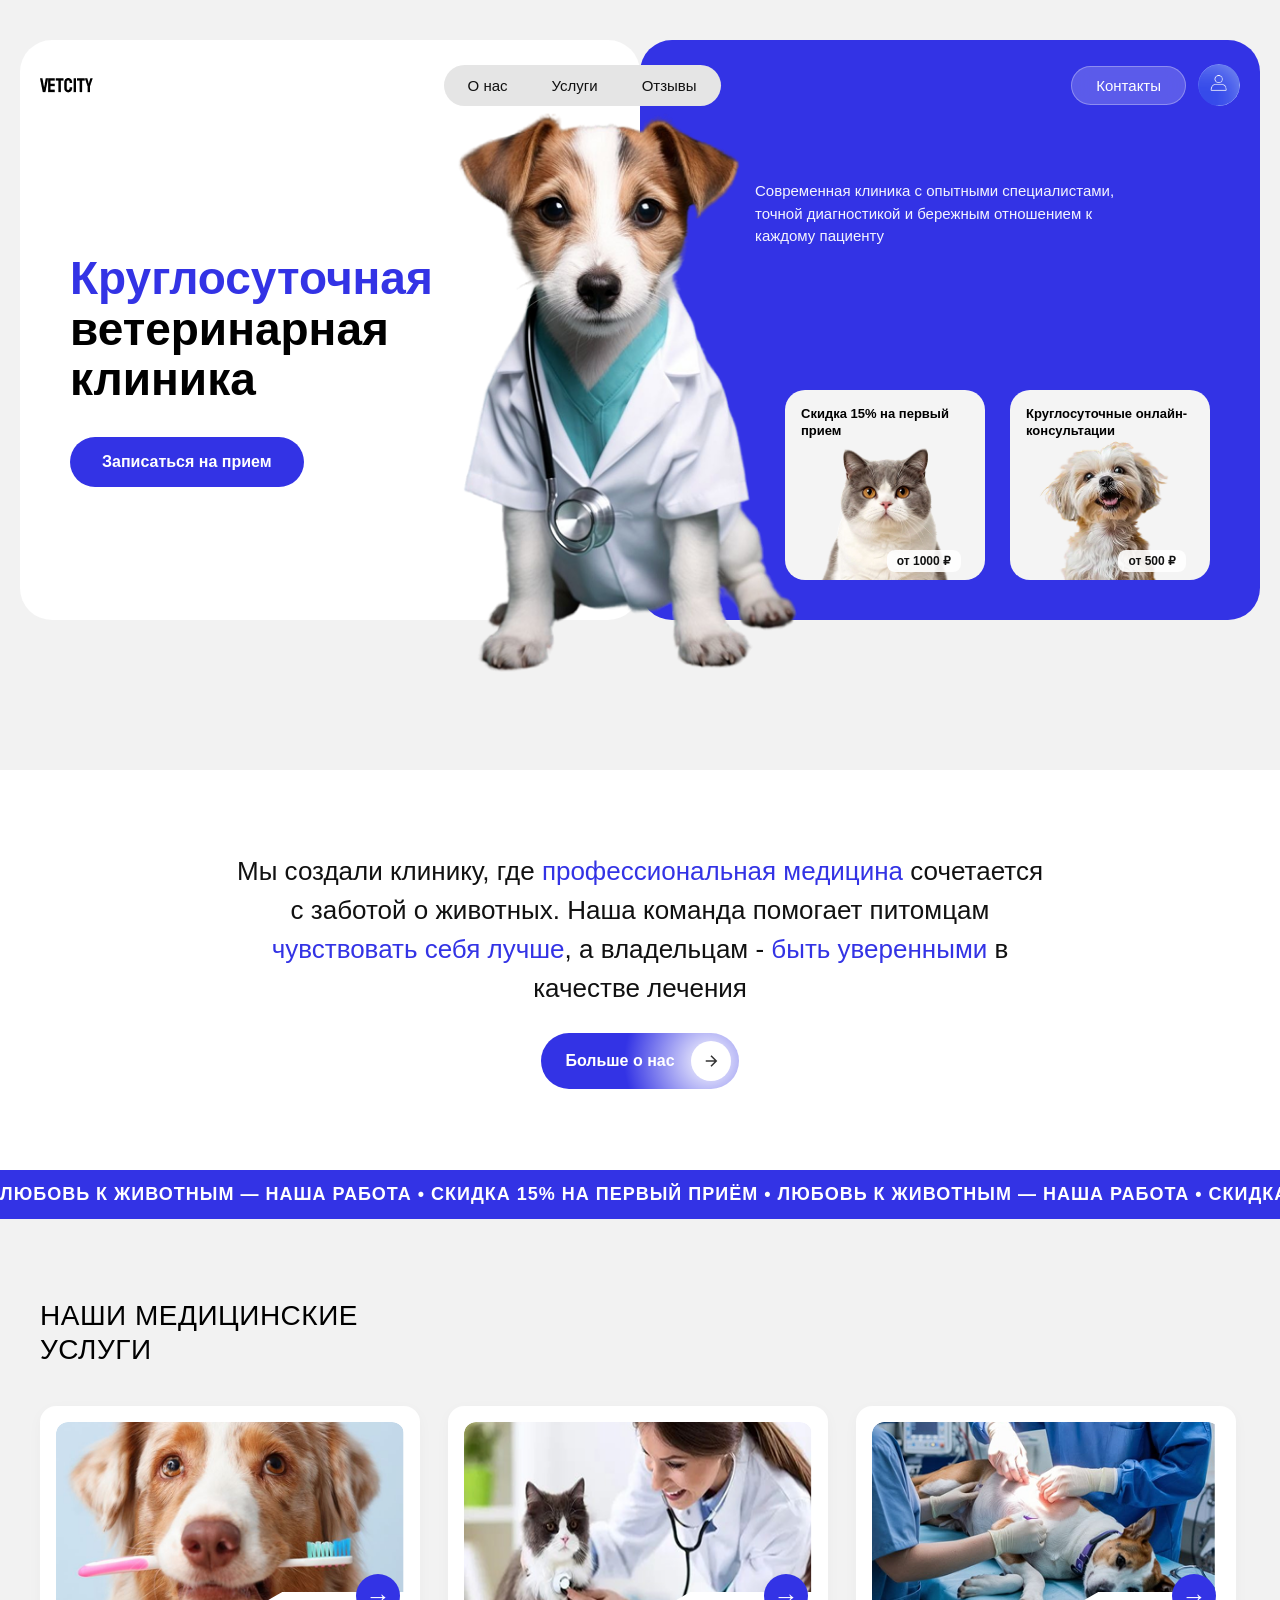
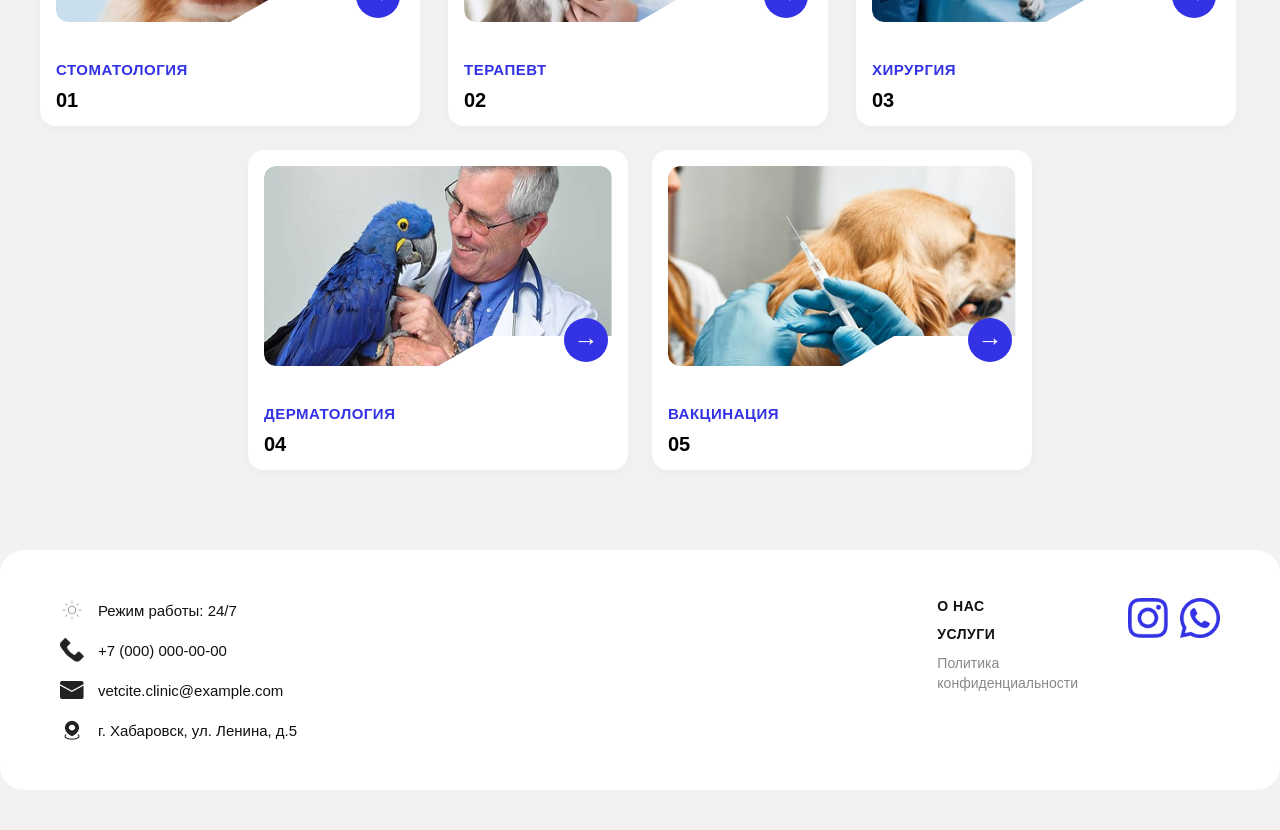
==== index.html @ 94594319 "rename" ====
<!DOCTYPE html>
<html lang="ru">
<head>
  <meta charset="UTF-8">
  <meta name="viewport" content="width=device-width, initial-scale=1.0">
  <title>Ветеринарная клиника</title>
  <link rel="stylesheet" href="styledogs.css">
</head>
<body>
  <div class="hero-container" id="main">
    <header class="header">
      <div class="logo">
        <img src="imgs/logo.png" alt="vetclin" class="logo-png">
      </div>

      <nav class="nav-links">
        <a href="#about">О нас</a>
        <a href="#services">Услуги</a>
        <a href="#reviews">Отзывы</a>
      </nav> 

      <div class="nav-btn">
        <button class="contacts">Контакты</button>
        <img src="imgs/home.png" alt="homeback" class="btn-homeback">
      </div>
    </header>
    <main>
      <section class="hero-content">
        <div class="left-col">
          <h1 class="main-title">
            <span class="highlight">Круглосуточная</span><br>
            ветеринарная<br>
            клиника
          </h1>
          <button class="button-primary">Записаться на прием</button>
        </div>

        <div class="right-col">
          <p class="description">
            Современная клиника с опытными специалистами, точной диагностикой и бережным отношением к каждому пациенту
          </p>

          <div class="cards-grid">
            <div class="card">
              <p class="card-title">Скидка 15% на первый прием</p>
              <div class="card-image-wrap">
                <img src="imgs/cat.png" alt="Кот">
                <span class="price-badge">от 1000 ₽</span>
              </div>
            </div>

            <div class="card">
              <p class="card-title">Круглосуточные онлайн-консультации</p>
              <div class="card-image-wrap">
                <img src="imgs/dof.png" alt="Собака">
                <span class="price-badge">от 500 ₽</span>
              </div>
            </div>
          </div>
        </div>

        <div class="hero-dog-wrapper">
          <img src="imgs/bigdog.png" alt="Большая собака" class="hero-bigdog-png">
        </div>
      </section>
      <section class="about-us" id="about">
        <div class="containerabout">
          <h2 class="we-create">
            Мы создали клинику, где <span class="highlight">профессиональная медицина</span> сочетается <br>
            с заботой о животных. Наша команда помогает питомцам <br>
            <span class="highlight">чувствовать себя лучше</span>, а владельцам - <span class="highlight">быть уверенными</span> в <br>
            качестве лечения
          </h2>
        </div>
        <button class="btn-more">
          <span>Больше о нас</span>
          <div class="arrow-circle">
            <svg width="18" height="18" viewBox="0 0 24 24" fill="none" stroke="currentColor" stroke-width="2">
              <path d="M5 12h14M12 5l7 7-7 7"/>
          </svg>  
        </div>
      </button>
      </section>
      <div class="wrapper">
        <div class="track">
          <div class="text">
            Любовь к животным — наша работа • Скидка 15% на первый приём &bull; Любовь к животным — наша работа • Скидка 15% на первый приём &bull; Любовь к животным — наша работа • Скидка 15% на первый приём &bull;
          </div>
          <div class="text">
            Любовь к животным — наша работа • Скидка 15% на первый приём • &bull; Любовь к животным — наша работа • Скидка 15% на первый приём • &bull; Любовь к животным — наша работа • Скидка 15% на первый приём • &bull;
          </div>
        </div>
      </div>
      <section class="services-section" id="services">
        <div class="services-container">
          <h2 class="services-main-title">
            НАШИ МЕДИЦИНСКИЕ<br>УСЛУГИ
          </h2>
          <div class="services-grid">
            <div class="services-row-top">
              <div class="service-card">
                <div class="card-img-wrap">
                  <img src="imgs/cards/1.png" alt="стоматология">
                  <button class="card-arrow-btn">→</button>
                </div>
                <div class="card-body">
                  <span class="services-name">СТОМАТОЛОГИЯ</span>
                  <span class="services-num">01</span>
                </div>
              </div>
              
              <div class="service-card">
                <div class="card-img-wrap">
                  <img src="imgs/cards/2.png" alt="ТЕРАПЕВТ">
                  <button class="card-arrow-btn">→</button>
                </div>
                <div class="card-body">
                  <span class="services-name">ТЕРАПЕВТ</span>
                  <span class="services-num">02</span>
                </div>
              </div>

              <div class="service-card">
                <div class="card-img-wrap">
                  <img src="imgs/cards/3.png" alt="хирургия">
                  <button class="card-arrow-btn">→</button>
                </div>
                <div class="card-body">
                  <span class="services-name">ХИРУРГИЯ</span>
                  <span class="services-num">03</span>
                </div>
              </div>
            </div>
            <div class="services-row-bottom">
              <div class="service-card">
                <div class="card-img-wrap">
                  <img src="imgs/cards/4.png" alt="дерматология">
                  <button class="card-arrow-btn">→</button>
                </div>
                <div class="card-body">
                  <span class="services-name">ДЕРМАТОЛОГИЯ</span>
                  <span class="services-num">04</span>
                </div>
              </div>
        
              <div class="service-card">
                <div class="card-img-wrap">
                  <img src="imgs/cards/5.png" alt="вакцинация">
                  <button class="card-arrow-btn">→</button>
                </div>
                <div class="card-body">
                  <span class="services-name">ВАКЦИНАЦИЯ</span>
                  <span class="services-num">05</span>
                </div>
              </div>
            </div>
            
          </div>
        </div>
      </section>
    </main>
  </div>
<footer class="footer">
  <div class="footer-container">
    <div class="footer-contacts">

      <div class="contact-item">
        <div class="contact-icon">
          <img src="imgs/logo footer/Sun_light.png" alt="режим работы">
        </div>
        <span>Режим работы: 24/7</span>
      </div>

      <div class="contact-item">
        <div class="contact-icon">
          <img src="imgs/logo footer/phone.png" alt="телефон">
        </div>
        <a href="tel:+70000000000">+7 (000) 000-00-00</a>
      </div>
      <div class="contact-item">
        <div class="contact-icon">
          <img src="imgs/logo footer/letter.png" alt="почта">
        </div>
        <a href="mailto:vetcite.clinic@example.com">vetcite.clinic@example.com</a>
      </div>
      <div class="contact-item">
        <div class="contact-icon"> 
          <img src="imgs/logo footer/maps.png" alt="карты">
        </div>
        <span>г. Хабаровск, ул. Ленина, д.5</span>
      </div>
    </div>
    <div class="footer-right">
      <div class="footer-col">
        <a href="#main" class="nav-link">О НАС</a>
        <a href="#services" class="nav-link">УСЛУГИ</a>
        <p>Политика<br>конфиденциальности</p>
      </div>
      <div class="footer-col">
        <div class="social-links">
          <a href="#" class="social-icon-link">
            <img src="imgs/logo footer/insta.png" alt="instagram">
          </a>
          <a href="#" class="social-icon-link">
            <img src="imgs/logo footer/whatsapp.png" alt="whatsapp">
          </a> 
        </div>
      </div>
    </div>
</footer>
</body>
</html>
---- styledogs.css ----
html {
  scroll-behavior: smooth;
}
* {
  box-sizing: border-box;
  margin: 0;
  padding: 0;
}

body {
  font-family: 'Inter', sans-serif;
  background-color: #f2f2f2;
  display: flex;
  justify-content: center;
  min-height: 100vh;
  padding: 40px 0;
  flex-direction: column;
  margin: 0;
  box-sizing: border-box;
}


.hero-container {
  width: 100%;
  max-width: 1400px;
  background: transparent;
  position: relative;
  margin: 0 auto;
  padding: 0 20px;

}


.header {
  position: absolute;
  top: 24px;
  left: 40px;
  right: 40px;
  display: flex;
  justify-content: space-between; 
  align-items: center;
  z-index: 20; 
}

.logo-png {
  max-height: 30px;
  display: block;
}

.nav-links {
  background: #e5e5e5;
  padding: 6px 12px;
  border-radius: 40px;
  display: flex;
  gap: 20px;
}

.nav-links a {
  text-decoration: none;
  color: #111;
  font-weight: 500;
  font-size: 15px;
  padding: 6px 12px;
  transition: opacity 0.2s;
}

.nav-links a:hover {
  opacity: 0.7;
}


.nav-btn {
  display: flex;
  align-items: center;
  gap: 12px;
}

.contacts {
  background: rgba(255, 255, 255, 0.2);
  backdrop-filter: blur(10px);
  border: 1px solid rgba(255, 255, 255, 0.3);
  color: #fff;
  padding: 10px 24px;
  border-radius: 40px;
  font-size: 15px;
  font-weight: 500;
  cursor: pointer;
}

.btn-homeback {
  width: 42px;
  height: 42px;
  border-radius: 50%;
  object-fit: cover;
  cursor: pointer;
}
.hero-content {
  display: grid;
  grid-template-columns: 1fr 1fr;
  position: relative;
  min-height: 580px;
  margin: 0 auto;
}


.left-col {
  background-color: #ffffff;
  border-radius: 32px; /* Полноценные скругления для левого блока */
  padding: 140px 40px 60px 50px;
  display: flex;
  flex-direction: column;
  justify-content: center;
  align-items: flex-start;
}

.main-title {
  font-size: 46px;
  line-height: 1.1;
  font-weight: 800;
  color: #000;
  margin-bottom: 32px;
}

.main-title .highlight {
  color: #3333E5;
}
.highlight {
  color: #3333E5;
}
.button-primary {
  background: #3333E5;
  color: #fff;
  border: none;
  padding: 16px 32px;
  border-radius: 40px;
  font-size: 16px;
  font-weight: 600;
  cursor: pointer;
  transition: transform 0.2s, background 0.2s;
}

.button-primary:hover {
  background: #2525bd;
  transform: translateY(-2px);
}

/* Правая секция (Синий блок) */
.right-col {
  background-color: #3333E5;
  border-radius: 32px; /* Полноценные скругления для правого блока */
  padding: 140px 50px 40px 60px;
  color: #ffffff;
  display: flex;
  flex-direction: column;
  justify-content: space-between;
}

.description {
  font-size: 15px;
  line-height: 1.5;
  max-width: 360px;
  opacity: 0.95;
  margin-left: 55px;
}

.cards-grid {
  display: flex;
  justify-content: flex-end;
  gap: 25px;
  margin-top: 25px;
  width: 100%;
}

.card {
  background: #f4f4f4;
  border-radius: 20px;
  padding: 16px 16px 0px 16px;
  color: #000;
  display: flex;
  flex-direction: column;
  justify-content: space-between;
  width: 200px;
  height: 190px;
}

.card-title {
  font-size: 13px;
  font-weight: 600;
  line-height: 1.3;
}

.card-image-wrap {
  position: relative;
  width: 100%;
  height: 175px;
  border-radius: 12px;
  overflow: hidden;
  margin-top: auto;
}

.card-image-wrap img {
  position: absolute;
  bottom: 0;
  width: 100%;
  height: 100%;
  object-fit: contain;
}

.price-badge {
  position: absolute;
  bottom: 8px;
  right: 8px;
  background: rgba(255, 255, 255, 0.9);
  padding: 4px 10px;
  border-radius: 8px;
  font-size: 12px;
  font-weight: 700;
  color: #111;
}


.hero-dog-wrapper {
  position: absolute;
  bottom: -60px; 
  left: 50%;
  transform: translateX(-60%);
  height: 100%; 
  z-index: 10;
  pointer-events: none; 
}

.hero-bigdog-png {
  height: 100%;
  width: auto;
  object-fit: contain;
}
.about-us {
  background-color: #ffffff;
  padding: 80px 20px;
  width: 100vw;
  margin-left: calc(-50vw + 50%);
  display: flex;
  flex-direction: column;
  justify-content: center;
  align-items: center;
  position: relative;
  z-index: 2;
  min-height: 400px;
  margin-top: 150px;
}
.containerabout {
  max-width: 900px;
  margin: 0 auto;
  text-align: center;
}
.we-create {
  font-size: 26px;
  line-height: 1.5;
  font-weight: 300;
  color: #111111;
  margin: 0;
}
.btn-more {
  display: inline-flex;
  align-items: center;
  gap: 16px;
  margin-top: 25px;
  padding: 8px 8px 8px 24px;
  border: none;
  border-radius: 100px;
  cursor: pointer;
  font-weight: 700;
  font-size: 16px;
  color: #ffffff;
  background: radial-gradient(circle at 85% 50%, #ffffff 0%, rgba(255, 255, 255, 0) 50%),
              #3333E5;
    transition: transform 0.2s ease, box-shadow 0.2s ease;
}

.arrow-circle {
  width: 40px;
  height: 40px;
  background-color: #ffffff;
  border-radius: 50%;
  display: flex;
  align-items: center;
  justify-content: center;
  color: #333333;
  transition: transform 0.2s ease;
}


.btn-more:hover {
  transform: translateY(-2px);
  box-shadow: 0 8px 20px rgba(75, 58, 227, 0.35);
}

.btn-more:hover .arrow-circle {
  transform: translateX(7px);
}
.services-section {
  padding: 80px 20px;
  margin-top: 0;
  position: relative;
  z-index: 1;
}
.services-container {
  max-width: 1320px;
  margin: 0 auto;
}
.services-main-title {
  font-size: 28px;
  font-weight: 500;
  text-transform: uppercase;
  color: #000;
  line-height: 1.2;
  margin-bottom: 40px;
  letter-spacing: 0.5px;
}
.services-grid {
  display: flex;
  flex-direction: column;
  gap: 24px;
}
.services-row-top {
  display: grid;
  grid-template-columns: repeat(3, 1fr);
  gap: 24px;
}
.services-row-bottom {
  display: flex;
  justify-content: center;
  gap: 24px;
}
.service-card {
  width: 380px;
  height: 320px;
  background-color: #ffffff;
  border-radius: 16px;
  padding: 16px;
  display: flex;
  flex-direction: column;
  justify-content: space-between;
  box-shadow: 0 4px 15px rgba(0, 0, 0, 0.03);
  transition: transform 0.2s ease, box-shadow 0.2s ease;
}
.service-card:hover {
  transform: translateY(-4px);
  box-shadow: 0 10px 25px rgba(0, 0, 0, 0.08);
}
.card-img-wrap {
  transition: transform 0.3s ease-out;
  will-change: transform;
  position: relative;
  width: 100%;
  height: 200px;
  border-radius: 12px;
  overflow: hidden;
}
.card-img-wrap img {
  width: 100%;
  height: 100%;
  object-fit: cover;
  display: block;
  border-radius: 12px;
  clip-path: polygon(0 0, 100% 0, 100% 85%, 65% 85%, 50% 100%, 0 100%);
}
.card-arrow-btn {
  position: absolute;
  bottom: 4px;
  right: 4px;
  width: 44px;
  height: 44px;
  background-color: #3333E5;
  color: #ffffff;
  border: none;
  border-radius: 50%;
  font-size: 25px;
  display: flex;
  align-items: center;
  justify-content: center;
  cursor: pointer;
  transition: background-color 0.2s ease, transform 0.2s ease;
}
.service-card:hover .card-arrow-btn {
  background-color: #3b2bc4;
  transform: scale(1.05);
}
.service-card:hover .card-img-wrap {
  transform: translateY(-20px);

}
.card-body {
  margin-top: 16px;
  display: flex;
  flex-direction: column;
  gap: 12px;
}
.services-name {
  color: #3333E5;
  font-weight: 700;
  font-size: 15px;
  text-transform: uppercase;
  letter-spacing: 0.5px;
}
.services-num {
  font-size: 20px;
  font-weight: 700;
  color: #000;
  line-height: 1;
}
.footer {
  width: 100vw;
  margin-left: calc(-50vw + 50%); 
  background-color: #ffffff;
  border-radius: 24px;
  padding: 48px 0;
  box-sizing: border-box;
  color: #000;
  font-family: sans-serif;
  justify-content: center;
  margin-top: auto;
} 
.footer-container {
  width: 100%;
  max-width: 1200px;
  padding: 0 20px;
  display: flex;
  justify-content: space-between;
  align-items: flex-start;
  gap: 40px;
  flex-wrap: wrap;
  margin: 0 auto;
}
.footer-contacts {
  display: flex;
  flex-direction: column;
  gap: 16px;

}
.contact-item {
  display: flex;
  align-items: center;
  gap: 14px;
}
.contact-icon img {
  width: 24px;
  height: 24px;
  display: block;
  object-fit: contain;
}
.contact-item a,
.contact-item span {
  text-decoration: none;
  color: #111;
  font-size: 15px;
  font-weight: 500;
  transition: color 0.2s;
}
.contact-item a:hover {
  color: #3333E5;
}
.footer-right {
  display: flex;
  align-items: flex-start;
  gap: 50px;
}
.footer-col {
  display: flex;
  flex-direction: column;
  gap: 12px;
}
.footer-col a.nav-link {
  text-decoration: none;
  color: #111;
  font-weight: 700;
  font-size: 14px;
  text-transform: uppercase;
  letter-spacing: 0.5px;
  transition: color 0.2s;
}
.footer-col a.nav-link:hover {
  color: #3333E5;
}
.footer-col p {
  font-size: 14px;
  color: #888;
  line-height: 1.4;
  margin: 0;
}
.social-links {
  display: flex;
  gap: 12px;
}
.social-icon-link img {
  width: 40px;
  height: 40px;
  display: block;
  transition: transform 0.2s;
}
.wrapper {
  width: 100vw;
  margin-left: calc(-50vw + 50%);
  background-color: #3333E5;
  overflow: hidden;
  padding: 14px 0;
  position: relative;
  z-index: 5;
}
.track {
  display: flex;
  white-space: nowrap;
  animation: scroll-marquee 15s linear infinite;
}
.text {
  display: flex;
  gap: 40px;
  padding-right: 40px;
  font-size: 18px;
  font-weight: 700;
  color: #fff;
  letter-spacing: 1px;
  text-transform: uppercase;
}
@keyframes scroll-marquee {
  0% {
    transform: translateX(0);
  }
  100% {
    transform: translateX(-50%);
  }
}
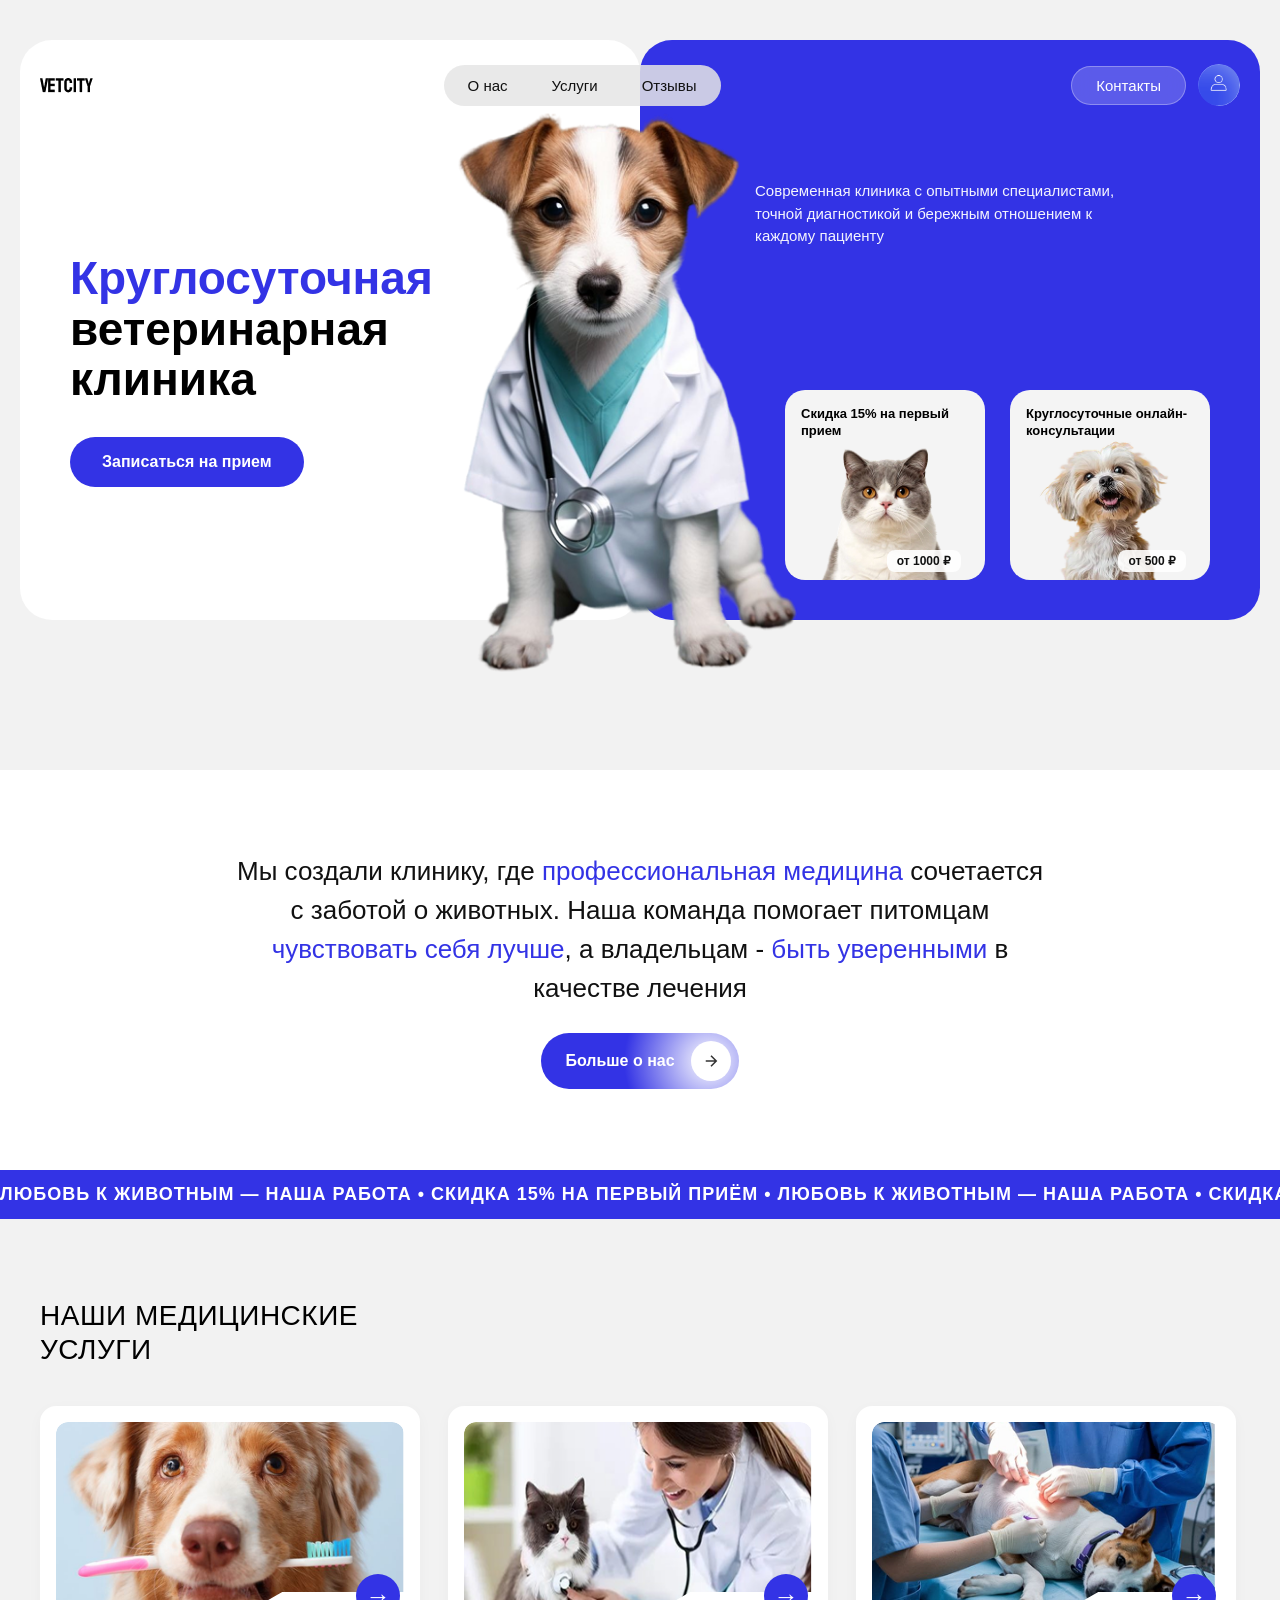
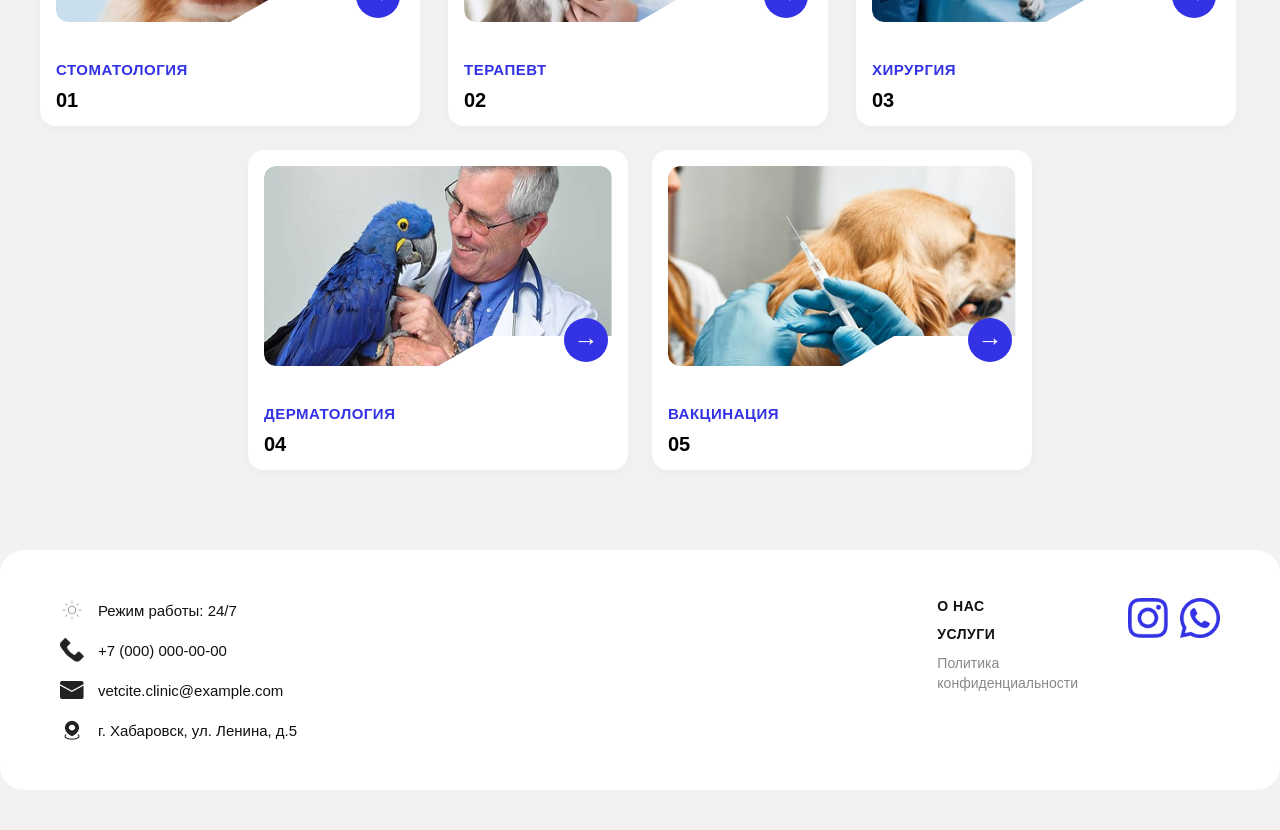
==== commit 63ba3ed4: "2208" ====
--- a/index.html
+++ b/index.html
@@ -207,6 +207,22 @@
         </div>
       </div>
     </div>
+    <div class="modal-overlay" id="aboutModal">
+      <div class="modal-content">
+        <button class="modal-close" id="closeModalBtn">✕</button>
+        <h2>О нашей клинике</h2>
+        <p><strong>Добро пожаловать в нашу ветеринарную клинику!</strong> Мы — команда профессионалов, которые искренне любят животных и делают всё возможное, чтобы каждый пациент получил качественную медицинскую помощь.</p>
+        <p>Наша клиника оснащена <strong>современным диагностическим оборудованием</strong>: цифровой рентген, УЗИ-аппарат экспертного класса, лаборатория для экспресс-анализов крови и мочи. Это позволяет нам быстро и точно ставить диагнозы, не заставляя животных и их владельцев долго ждать результатов.</p>
+        <p><strong>Наши врачи</strong> — это специалисты с многолетним опытом работы, которые регулярно проходят обучение и повышают квалификацию на международных конференциях и стажировках. Мы работаем по самым современным протоколам лечения и используем только проверенные и безопасные методики.</p>
+        <p>Мы гордимся тем, что наша клиника работает <strong>круглосуточно</strong> — 7 дней в неделю, 24 часа в сутки. В экстренных ситуациях каждая минута на счету, поэтому наши специалисты всегда готовы прийти на помощь вашему питомцу.</p>
+        <p>Особое внимание мы уделяем <strong>комфорту пациентов</strong>: в клинике созданы все условия для безболезненных и спокойных процедур. Мы используем мягкие фиксации, проводим предварительное обезболивание и окружаем животных заботой и вниманием на каждом этапе лечения.</p>
+        <p>Для владельцев мы предлагаем <strong>удобные онлайн-консультации</strong> — вы можете получить квалифицированную помощь, не выходя из дома. Это особенно важно, когда питомцу требуется срочный совет, а возможности посетить клинику нет.</p>
+        <p>Мы понимаем, что здоровье питомца — это самое важное для всей семьи. Поэтому мы всегда на связи, всегда готовы помочь и делаем <strong>ветеринарную медицину доступной и качественной</strong> для каждого.</p>
+        <p style="margin-top: 16px; font-weight: 600; color: #3333E5;">Доверьте здоровье своего питомца профессионалам! 💙</p>
+        <button class="button-primaryyy" id="closeModalBtn2" style="width: 100%;">Спасибо я понял!</button>
+      </div>
+    </div>
 </footer>
+<script src="script.js"></script>
 </body>
 </html>
--- a/styledogs.css
+++ b/styledogs.css
@@ -48,11 +48,13 @@
 }
 
 .nav-links {
-  background: #e5e5e5;
+  background: rgba(229, 229, 229, 0.85);
   padding: 6px 12px;
   border-radius: 40px;
   display: flex;
   gap: 20px;
+  position: sticky;
+  top: 20px;
 }
 
 .nav-links a {
@@ -529,4 +531,80 @@
   100% {
     transform: translateX(-50%);
   }
+}
+.modal-overlay {
+  display: none;
+  position: fixed;
+  inset: 0;
+  background: rgba(0,0,0,0.6);
+  backdrop-filter: blur(8px);
+  z-index: 9999;
+  justify-content: center;
+  align-items: center;
+}
+.modal-overlay.active { display: flex; }
+
+.modal-content {
+  background: #fff;
+  border-radius: 0px;
+  max-width: 900px;
+  width: 90%;
+  padding: 40px 50px;
+  position: relative;
+  animation: slideUp 0.3s ease;
+  max-height: 80vh;
+  overflow-y: auto;
+}
+.modal-close {
+  position: absolute;
+  top: 16px;
+  right: 20px;
+  background: none;
+  border: none;
+  font-size: 28px;
+  cursor: pointer;
+  color: #888;
+}
+.modal-close:hover { color: #333; transform: rotate(90deg); }
+.modal-content h2 { font-size: 28px; margin-bottom: 12px; }
+.modal-content p { font-size: 15px; line-height: 1.7; color: #444; }
+.modal-content ul { list-style: none; padding: 0; margin: 16px 0; }
+.modal-content ul li { padding: 6px 0; font-size: 14px; }
+
+@keyframes slideUp {
+  from { opacity: 0; transform: translateY(20px) scale(0.95); }
+  to { opacity: 1; transform: translateY(0) scale(1); }
+}
+.modal-content .button-primaryyy {
+  background: #3333E5;
+  color: #fff;
+  border: none;
+  padding: 16px 32px;
+  border-radius: 40px;
+  font-size: 16px;
+  font-weight: 600;
+  cursor: pointer;
+  transition: all 0.2s ease;
+  width: 100%;
+  margin-top: 20px;
+}
+
+.modal-content .button-primaryyy:hover {
+  background: #2525bd;
+  transform: translateY(-2px);
+  box-shadow: 0 8px 20px rgba(51, 51, 229, 0.3);
+}
+.modal-content::-webkit-scrollbar {
+  width: 2px;
+  background: transparent;
+}
+
+.modal-content::-webkit-scrollbar-thumb {
+  background: #3333E5;
+  border-radius: 10px;
+}
+
+.modal-content::-webkit-scrollbar-track {
+  background: transparent;
+  border-radius: 10px;
 }
